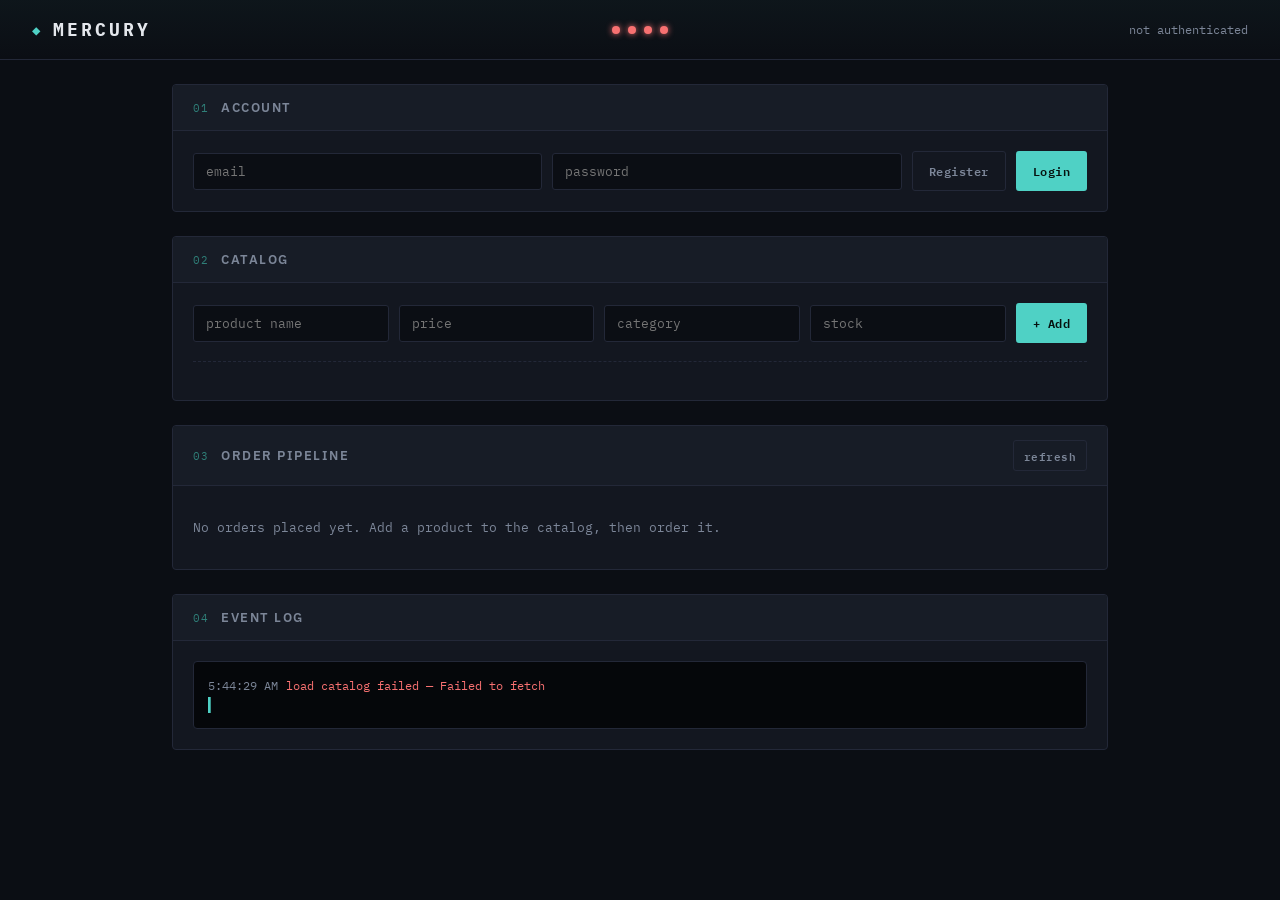
==== frontend/index.html @ 47df1970 "feat: Simple one-page frontend is created. Later core features and businees logic would be added" ====
<!DOCTYPE html>
<html lang="en">
<head>
<meta charset="UTF-8">
<meta name="viewport" content="width=device-width, initial-scale=1">
<title>Mercury — Distributed Commerce Platform</title>
<link rel="preconnect" href="https://fonts.googleapis.com">
<link href="https://fonts.googleapis.com/css2?family=IBM+Plex+Mono:wght@400;500;600;700&family=IBM+Plex+Sans:wght@400;500;600&display=swap" rel="stylesheet">
<link rel="stylesheet" href="style.css">
</head>
<body>

<header>
  <div class="brand">
    <span class="brand-mark">◆</span>
    <span class="brand-name">MERCURY</span>
  </div>
  <div class="health-strip" id="healthStrip">
    <span class="health-dot" data-svc="user" title="User Service"></span>
    <span class="health-dot" data-svc="product" title="Product Service"></span>
    <span class="health-dot" data-svc="inventory" title="Inventory Service"></span>
    <span class="health-dot" data-svc="order" title="Order Service"></span>
  </div>
  <div class="session" id="authStatus">not authenticated</div>
</header>

<main>

  <section class="panel" id="authPanel">
    <div class="panel-head">
      <span class="panel-index">01</span>
      <h2>Account</h2>
    </div>
    <div class="panel-body row">
      <input id="email" type="email" placeholder="email">
      <input id="password" type="password" placeholder="password">
      <button class="btn-ghost" id="registerBtn">Register</button>
      <button class="btn-primary" id="loginBtn">Login</button>
    </div>
  </section>

  <section class="panel" id="productPanel">
    <div class="panel-head">
      <span class="panel-index">02</span>
      <h2>Catalog</h2>
    </div>
    <div class="panel-body">
      <div class="row add-product-row">
        <input id="newProductName" placeholder="product name">
        <input id="newProductPrice" type="number" placeholder="price">
        <input id="newProductCategory" placeholder="category">
        <input id="newProductStock" type="number" placeholder="stock">
        <button class="btn-primary" id="addProductBtn">+ Add</button>
      </div>
      <div class="product-grid" id="productGrid"></div>
    </div>
  </section>

  <section class="panel" id="orderPanel">
    <div class="panel-head">
      <span class="panel-index">03</span>
      <h2>Order Pipeline</h2>
      <button class="btn-ghost small" id="refreshOrdersBtn">refresh</button>
    </div>
    <div class="panel-body" id="orderList">
      <p class="empty-state">No orders placed yet. Add a product to the catalog, then order it.</p>
    </div>
  </section>

  <section class="panel" id="logPanel">
    <div class="panel-head">
      <span class="panel-index">04</span>
      <h2>Event Log</h2>
    </div>
    <div class="panel-body">
      <div class="terminal" id="log"><span class="cursor">▍</span></div>
    </div>
  </section>

</main>

<script src="app.js"></script>
</body>
</html>
---- frontend/style.css ----
:root {
  --bg: #0b0e14;
  --panel: #131720;
  --panel-alt: #171c26;
  --border: #232838;
  --text: #e4e7ec;
  --muted: #7c8698;
  --accent: #4fd1c5;
  --accent-dim: #2f7f78;
  --amber: #f5a623;
  --green: #34d399;
  --red: #f87171;
  --mono: 'IBM Plex Mono', monospace;
  --sans: 'IBM Plex Sans', sans-serif;
}

* { box-sizing: border-box; }

body {
  margin: 0;
  background: var(--bg);
  color: var(--text);
  font-family: var(--sans);
  padding-bottom: 60px;
}

header {
  display: flex;
  align-items: center;
  justify-content: space-between;
  padding: 18px 32px;
  border-bottom: 1px solid var(--border);
  background: linear-gradient(180deg, rgba(79,209,197,0.04), transparent);
}

.brand {
  display: flex;
  align-items: center;
  gap: 10px;
  font-family: var(--mono);
  font-weight: 700;
  font-size: 18px;
  letter-spacing: 3px;
}

.brand-mark {
  color: var(--accent);
  font-size: 14px;
}

.health-strip {
  display: flex;
  gap: 8px;
}

.health-dot {
  width: 8px;
  height: 8px;
  border-radius: 50%;
  background: var(--muted);
  transition: background 0.3s;
}

.health-dot.up { background: var(--green); box-shadow: 0 0 6px var(--green); }
.health-dot.down { background: var(--red); box-shadow: 0 0 6px var(--red); }

.session {
  font-family: var(--mono);
  font-size: 12px;
  color: var(--muted);
}

main {
  max-width: 1000px;
  margin: 0 auto;
  padding: 0 32px;
}

.panel {
  background: var(--panel);
  border: 1px solid var(--border);
  border-radius: 4px;
  margin-top: 24px;
  overflow: hidden;
}

.panel-head {
  display: flex;
  align-items: center;
  gap: 12px;
  padding: 14px 20px;
  border-bottom: 1px solid var(--border);
  background: var(--panel-alt);
}

.panel-index {
  font-family: var(--mono);
  font-size: 11px;
  color: var(--accent-dim);
  letter-spacing: 1px;
}

.panel-head h2 {
  margin: 0;
  font-size: 13px;
  font-weight: 600;
  text-transform: uppercase;
  letter-spacing: 1.5px;
  color: var(--muted);
  flex: 1;
}

.panel-body {
  padding: 20px;
}

.row {
  display: flex;
  gap: 10px;
  flex-wrap: wrap;
  align-items: center;
}

input {
  background: var(--bg);
  border: 1px solid var(--border);
  color: var(--text);
  padding: 9px 12px;
  border-radius: 3px;
  font-family: var(--mono);
  font-size: 13px;
  flex: 1;
  min-width: 110px;
}

input:focus {
  outline: none;
  border-color: var(--accent);
}

button {
  font-family: var(--mono);
  font-size: 12px;
  font-weight: 600;
  letter-spacing: 0.5px;
  padding: 9px 16px;
  border-radius: 3px;
  border: 1px solid transparent;
  cursor: pointer;
  transition: all 0.15s;
}

button:focus-visible {
  outline: 2px solid var(--accent);
  outline-offset: 2px;
}

.btn-primary {
  background: var(--accent);
  color: #06120f;
}
.btn-primary:hover { background: #6ee0d5; }

.btn-ghost {
  background: transparent;
  border-color: var(--border);
  color: var(--muted);
}
.btn-ghost:hover { border-color: var(--accent); color: var(--accent); }

button.small {
  padding: 5px 10px;
  font-size: 11px;
}

.add-product-row {
  margin-bottom: 18px;
  padding-bottom: 18px;
  border-bottom: 1px dashed var(--border);
}

.product-grid {
  display: grid;
  grid-template-columns: repeat(auto-fill, minmax(220px, 1fr));
  gap: 12px;
}

.product-card {
  background: var(--bg);
  border: 1px solid var(--border);
  border-radius: 4px;
  padding: 14px;
  display: flex;
  flex-direction: column;
  gap: 6px;
}

.product-card .p-name {
  font-weight: 600;
  font-size: 14px;
}

.product-card .p-category {
  font-family: var(--mono);
  font-size: 10px;
  text-transform: uppercase;
  color: var(--muted);
  letter-spacing: 1px;
}

.product-card .p-meta {
  display: flex;
  justify-content: space-between;
  align-items: baseline;
  margin-top: 4px;
}

.product-card .p-price {
  font-family: var(--mono);
  color: var(--accent);
  font-size: 15px;
}

.product-card .p-stock {
  font-family: var(--mono);
  font-size: 11px;
  color: var(--muted);
}

.product-card .p-order-row {
  display: flex;
  gap: 6px;
  margin-top: 8px;
}

.product-card .p-order-row input {
  width: 50px;
  flex: none;
  text-align: center;
  padding: 6px;
}

.empty-state {
  color: var(--muted);
  font-size: 13px;
  font-family: var(--mono);
}

/* Order pipeline */
.order-card {
  border: 1px solid var(--border);
  border-radius: 4px;
  padding: 14px 16px;
  margin-bottom: 12px;
  background: var(--bg);
}

.order-card:last-child { margin-bottom: 0; }

.order-card .order-id {
  font-family: var(--mono);
  font-size: 11px;
  color: var(--muted);
}

.order-card .order-items {
  font-size: 13px;
  margin: 4px 0 12px;
  color: var(--text);
}

.pipeline {
  display: flex;
  align-items: center;
}

.pipeline .stage {
  font-family: var(--mono);
  font-size: 10px;
  letter-spacing: 0.5px;
  color: var(--muted);
  padding: 4px 10px;
  border: 1px solid var(--border);
  border-radius: 20px;
  white-space: nowrap;
}

.pipeline .stage.active {
  color: var(--amber);
  border-color: var(--amber);
  animation: pulse 1.4s infinite;
}

.pipeline .stage.done {
  color: var(--green);
  border-color: var(--green);
}

.pipeline .stage.failed {
  color: var(--red);
  border-color: var(--red);
}

.pipeline .connector {
  flex: 1;
  height: 1px;
  background: var(--border);
  min-width: 16px;
}

.pipeline .connector.done { background: var(--green); }

@keyframes pulse {
  0%, 100% { box-shadow: 0 0 0 0 rgba(245,166,35,0.4); }
  50% { box-shadow: 0 0 0 4px rgba(245,166,35,0); }
}

/* Terminal log */
.terminal {
  background: #05070a;
  border: 1px solid var(--border);
  border-radius: 4px;
  padding: 14px;
  max-height: 220px;
  overflow-y: auto;
  font-family: var(--mono);
  font-size: 12px;
  color: #8fe3d8;
  line-height: 1.6;
}

.terminal .line { display: block; }
.terminal .line .ts { color: var(--muted); margin-right: 8px; }
.terminal .line.err { color: var(--red); }

.cursor {
  animation: blink 1s step-start infinite;
  color: var(--accent);
}

@keyframes blink {
  50% { opacity: 0; }
}

@media (max-width: 640px) {
  header { flex-direction: column; gap: 10px; align-items: flex-start; }
  main { padding: 0 16px; }
}

@media (prefers-reduced-motion: reduce) {
  .pipeline .stage.active { animation: none; }
  .cursor { animation: none; }
}
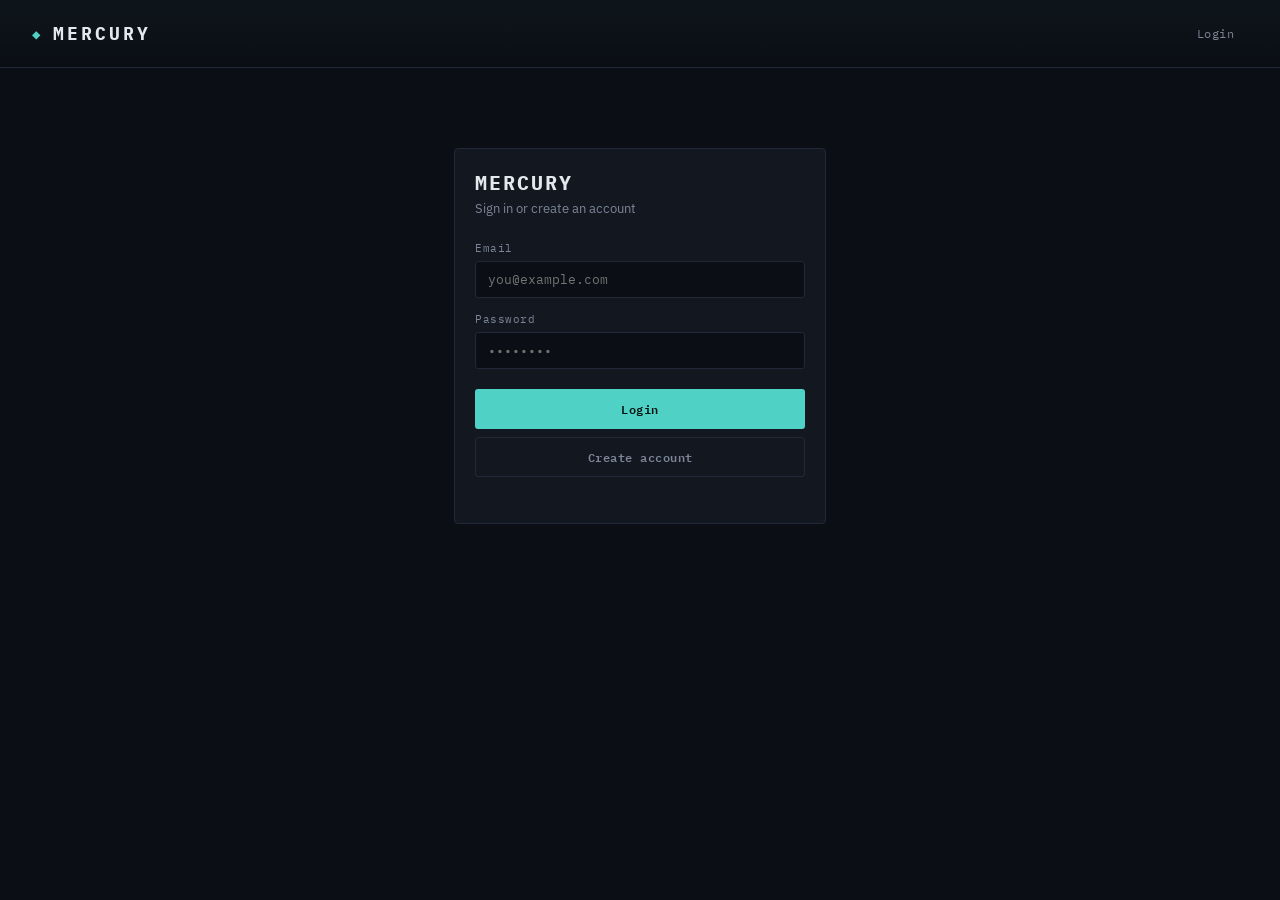
==== commit be910e86: "Rebuild frontend" ====
--- a/frontend/index.html
+++ b/frontend/index.html
@@ -1,84 +1,10 @@
 <!DOCTYPE html>
 <html lang="en">
-<head>
-<meta charset="UTF-8">
-<meta name="viewport" content="width=device-width, initial-scale=1">
-<title>Mercury — Distributed Commerce Platform</title>
-<link rel="preconnect" href="https://fonts.googleapis.com">
-<link href="https://fonts.googleapis.com/css2?family=IBM+Plex+Mono:wght@400;500;600;700&family=IBM+Plex+Sans:wght@400;500;600&display=swap" rel="stylesheet">
-<link rel="stylesheet" href="style.css">
-</head>
+<head><meta charset="UTF-8"><title>Mercury</title></head>
 <body>
-
-<header>
-  <div class="brand">
-    <span class="brand-mark">◆</span>
-    <span class="brand-name">MERCURY</span>
-  </div>
-  <div class="health-strip" id="healthStrip">
-    <span class="health-dot" data-svc="user" title="User Service"></span>
-    <span class="health-dot" data-svc="product" title="Product Service"></span>
-    <span class="health-dot" data-svc="inventory" title="Inventory Service"></span>
-    <span class="health-dot" data-svc="order" title="Order Service"></span>
-  </div>
-  <div class="session" id="authStatus">not authenticated</div>
-</header>
-
-<main>
-
-  <section class="panel" id="authPanel">
-    <div class="panel-head">
-      <span class="panel-index">01</span>
-      <h2>Account</h2>
-    </div>
-    <div class="panel-body row">
-      <input id="email" type="email" placeholder="email">
-      <input id="password" type="password" placeholder="password">
-      <button class="btn-ghost" id="registerBtn">Register</button>
-      <button class="btn-primary" id="loginBtn">Login</button>
-    </div>
-  </section>
-
-  <section class="panel" id="productPanel">
-    <div class="panel-head">
-      <span class="panel-index">02</span>
-      <h2>Catalog</h2>
-    </div>
-    <div class="panel-body">
-      <div class="row add-product-row">
-        <input id="newProductName" placeholder="product name">
-        <input id="newProductPrice" type="number" placeholder="price">
-        <input id="newProductCategory" placeholder="category">
-        <input id="newProductStock" type="number" placeholder="stock">
-        <button class="btn-primary" id="addProductBtn">+ Add</button>
-      </div>
-      <div class="product-grid" id="productGrid"></div>
-    </div>
-  </section>
-
-  <section class="panel" id="orderPanel">
-    <div class="panel-head">
-      <span class="panel-index">03</span>
-      <h2>Order Pipeline</h2>
-      <button class="btn-ghost small" id="refreshOrdersBtn">refresh</button>
-    </div>
-    <div class="panel-body" id="orderList">
-      <p class="empty-state">No orders placed yet. Add a product to the catalog, then order it.</p>
-    </div>
-  </section>
-
-  <section class="panel" id="logPanel">
-    <div class="panel-head">
-      <span class="panel-index">04</span>
-      <h2>Event Log</h2>
-    </div>
-    <div class="panel-body">
-      <div class="terminal" id="log"><span class="cursor">▍</span></div>
-    </div>
-  </section>
-
-</main>
-
-<script src="app.js"></script>
+<script src="shared.js"></script>
+<script>
+  window.location.href = getSession() ? "catalog.html" : "login.html";
+</script>
 </body>
-</html>+</html>
